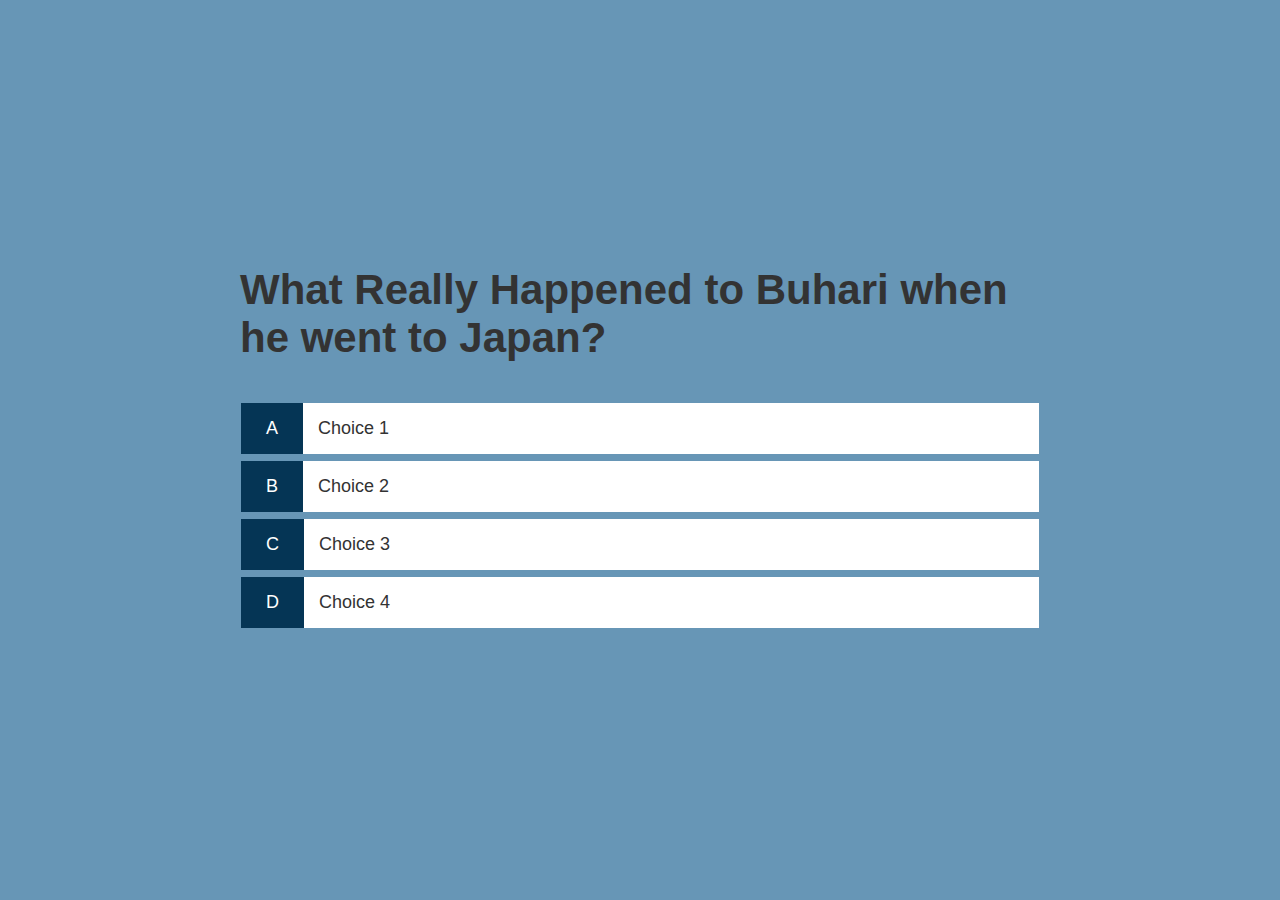
==== game.html @ 949512eb "please go and sleep, it's late" ====
<!DOCTYPE html>
<html lang="en">

<head>
    <meta charset="UTF-8">
    <meta name="viewport" content="width=device-width, initial-scale=1.0">
    <meta http-equiv="X-UA-Compatible" content="ie=edge">
    <title>Advanced Quiz Test - Play</title>
    <link rel="stylesheet" href="game.css">
    <link rel="stylesheet" href="index.css">


</head>

<body>
    <div class="container">
        <div id="game" class="justify-center flex-column">
            <h2 id="question">What Really Happened to Buhari when he went to Japan?</h2>
            <div class="choice-container">
                <p class="choice-prefix">A</p>
                <p class="choice-text">Choice 1</p>
            </div>
            <div class="choice-container">
                <p class="choice-prefix">B</p>
                <p class="choice-text">Choice 2</p>
            </div>
            <div class="choice-container">
                <p class="choice-prefix">C</p>
                <p class="choice-text">Choice 3</p>
            </div>
            <div class="choice-container">
                <p class="choice-prefix">D</p>
                <p class="choice-text">Choice 4</p>
            </div>
        </div>
    </div>

</body>

</html>
---- game.css ----
.choice-container{
    display: flex;
    margin-bottom: 0.5rem;
    width: 100%;
    font-size: 1.8rem;
    background-color: white;
    border: 0.1rem solid #6796b6;
}

.choice-container:hover{
    cursor: pointer;
    transform: translateY(-0.1rem);
    transition: transform 150ms;
    box-shadow: 0 0.4rem 1.4rem 0 #141522;
}

.choice-prefix{
    padding: 1.5rem 2.5rem;
    background-color: #053555;
    color: white;
}

.choice-text{
    padding: 1.5rem;

}
---- index.css ----
:root{
    background: #6796b6;
    font-size: 62.5%;
}

*{
    box-sizing: border-box;
    font-family: Arial, Helvetica, sans-serif;
    margin: 0;
    padding-bottom: 0;
    color:#333;
}

h1, h2,h3,h4{
    margin-bottom: 1rem;
}

h1{
    font-size: 5.4rem;
    color:#fff;
    margin-bottom: 5rem;
}

h1 > span {
    font-size: 4.2rem;
    font-weight: 500;
}

h2{
    font-weight: 700;
    font-size: 4.2rem;
    margin-bottom: 4rem;
}

h3{
    font-size: 2.8rem;
    font-weight: 500;
}

/*Styling the Div Container and other Div Elements*/

.container{
    width: 100vw;
    height: 100vh;
    display: flex;
    justify-content: center;
    align-items: center;
    max-width: 80rem;
    margin: auto;
}

.container > * {
    width: 100%;
}

.flex-column{
    display: flex;
    flex-direction: column;
}

.flex-center{
    justify-content: center;
    align-items: center;
}

.justify-center{
    justify-content: center;
}

.text-center{
    text-align: center;
}

.hidden{
    display: none;
}

/*styling the Buttons*/
.btn{
    font-size: 1.8rem;
    padding: 1rem 0;
    width: 20rem;
    text-align: center;
    border: 1rem solid #6796b6;
    margin-bottom: 1rem;
    text-decoration: none;
    color: #6796b6;
    background-color: #333;
}

.btn:hover{
    cursor: pointer;
    transform: translateY(-0.1rem);
    transition: transform 150ms;
    box-shadow: 0 0.4rem 1.4rem 0 #3f47c4;
}

.btn[disabled]:hover{
    cursor: not-allowed;
    box-shadow: none;
    transform: none;
}
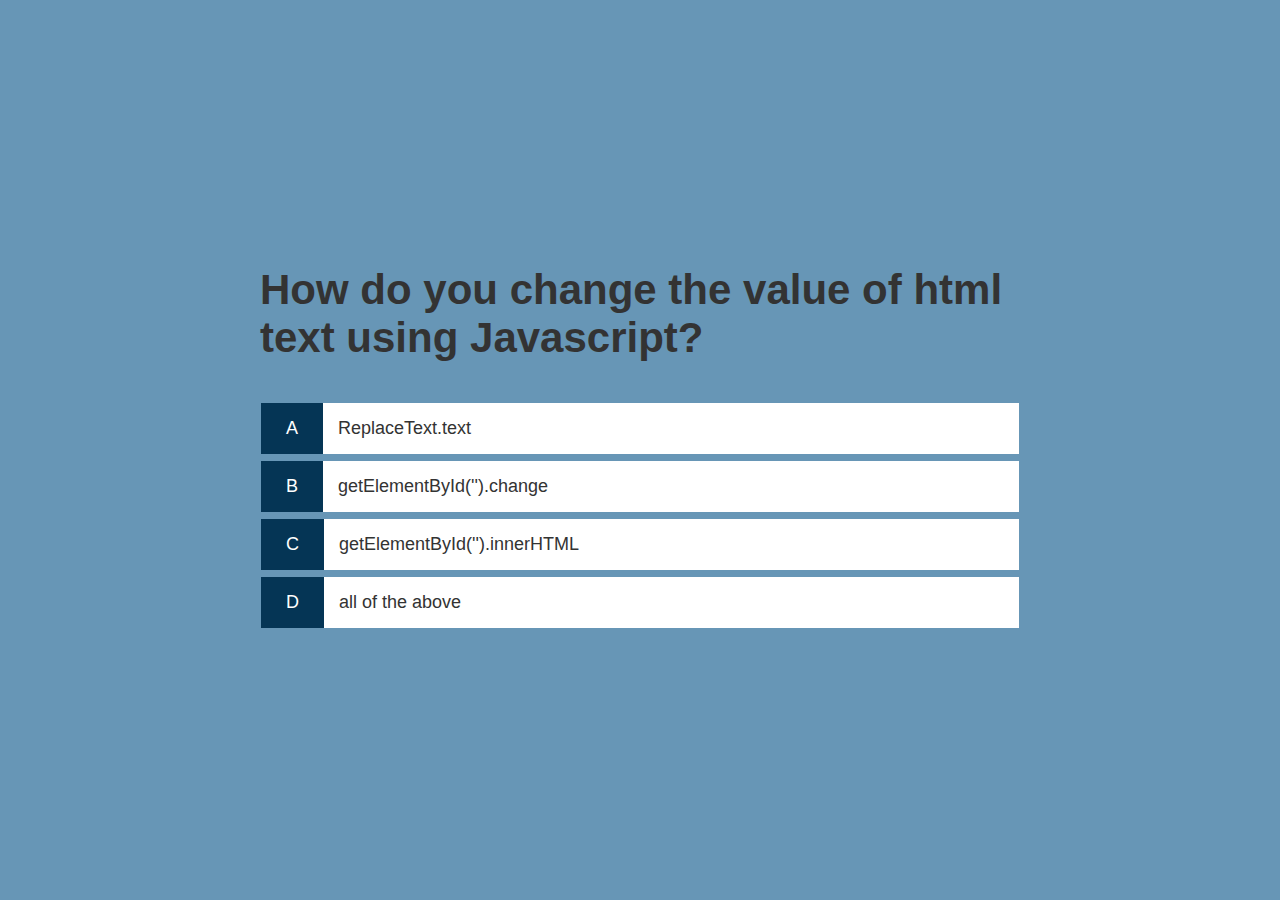
==== commit 05683d0c: "adding plus one soon" ====
--- a/game.html
+++ b/game.html
@@ -18,23 +18,24 @@
             <h2 id="question">What Really Happened to Buhari when he went to Japan?</h2>
             <div class="choice-container">
                 <p class="choice-prefix">A</p>
-                <p class="choice-text">Choice 1</p>
+                <p class="choice-text" data-number="1">Choice 1</p>
             </div>
             <div class="choice-container">
                 <p class="choice-prefix">B</p>
-                <p class="choice-text">Choice 2</p>
+                <p class="choice-text" data-number="2">Choice 2</p>
             </div>
             <div class="choice-container">
                 <p class="choice-prefix">C</p>
-                <p class="choice-text">Choice 3</p>
+                <p class="choice-text" data-number="3">Choice 3</p>
             </div>
             <div class="choice-container">
                 <p class="choice-prefix">D</p>
-                <p class="choice-text">Choice 4</p>
+                <p class="choice-text" data-number="4">Choice 4</p>
             </div>
         </div>
     </div>
 
+    <script src="game.js"></script>
 </body>
 
 </html>--- a/index.css
+++ b/index.css
@@ -47,6 +47,7 @@
     align-items: center;
     max-width: 80rem;
     margin: auto;
+    padding: 2rem;
 }
 
 .container > * {
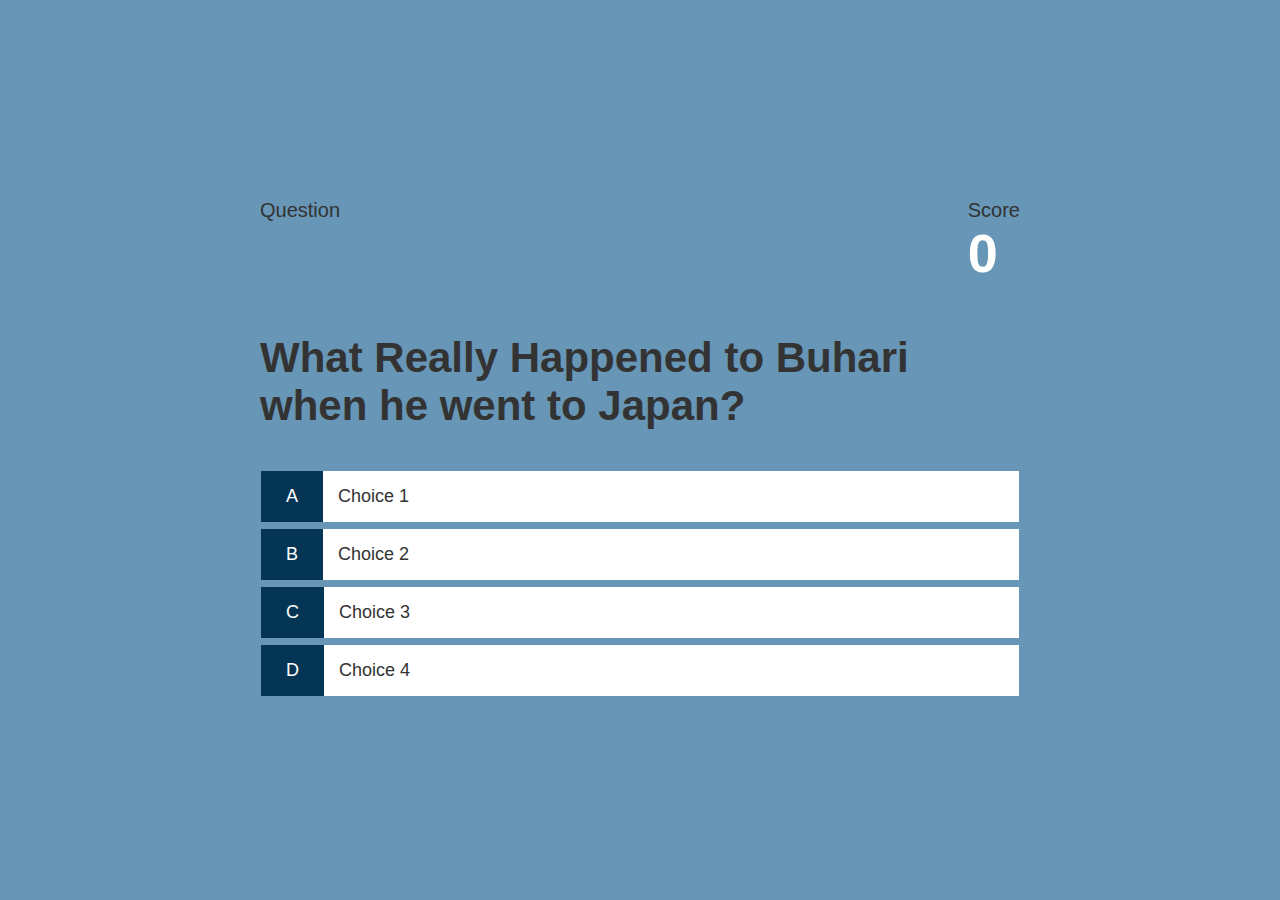
==== commit 8702bd87: "things making sense" ====
--- a/game.html
+++ b/game.html
@@ -15,6 +15,23 @@
 <body>
     <div class="container">
         <div id="game" class="justify-center flex-column">
+            <div id="hud">
+                <div id="hud-item">
+                    <p class="hud-prefix">
+                        Question
+                    </p>
+                    <h1 class="hud-main-text" id="questionCounter">
+                    </h1>
+                </div>
+                <div id="hud-item">
+                    <p class="hud-prefix">
+                        Score
+                    </p>
+                    <h1 class="hud-main-text" id="score">
+                        0
+                    </h1>
+                </div>
+            </div>
             <h2 id="question">What Really Happened to Buhari when he went to Japan?</h2>
             <div class="choice-container">
                 <p class="choice-prefix">A</p>
--- a/game.css
+++ b/game.css
@@ -22,5 +22,28 @@
 
 .choice-text{
     padding: 1.5rem;
+    width: 100%;
+}
 
+.correct {
+    background-color: rgb(62, 146, 62);
+}
+
+.incorrect {
+    background-color: red;
+}
+
+/*Styling the Head Display*/
+#hud{
+    display: flex;
+    justify-content: space-between;
+}
+
+.hud-prefix{
+    text-align: center;
+    font-size: 2rem;
+}
+
+.hid-main-text{
+    text-align: center;
 }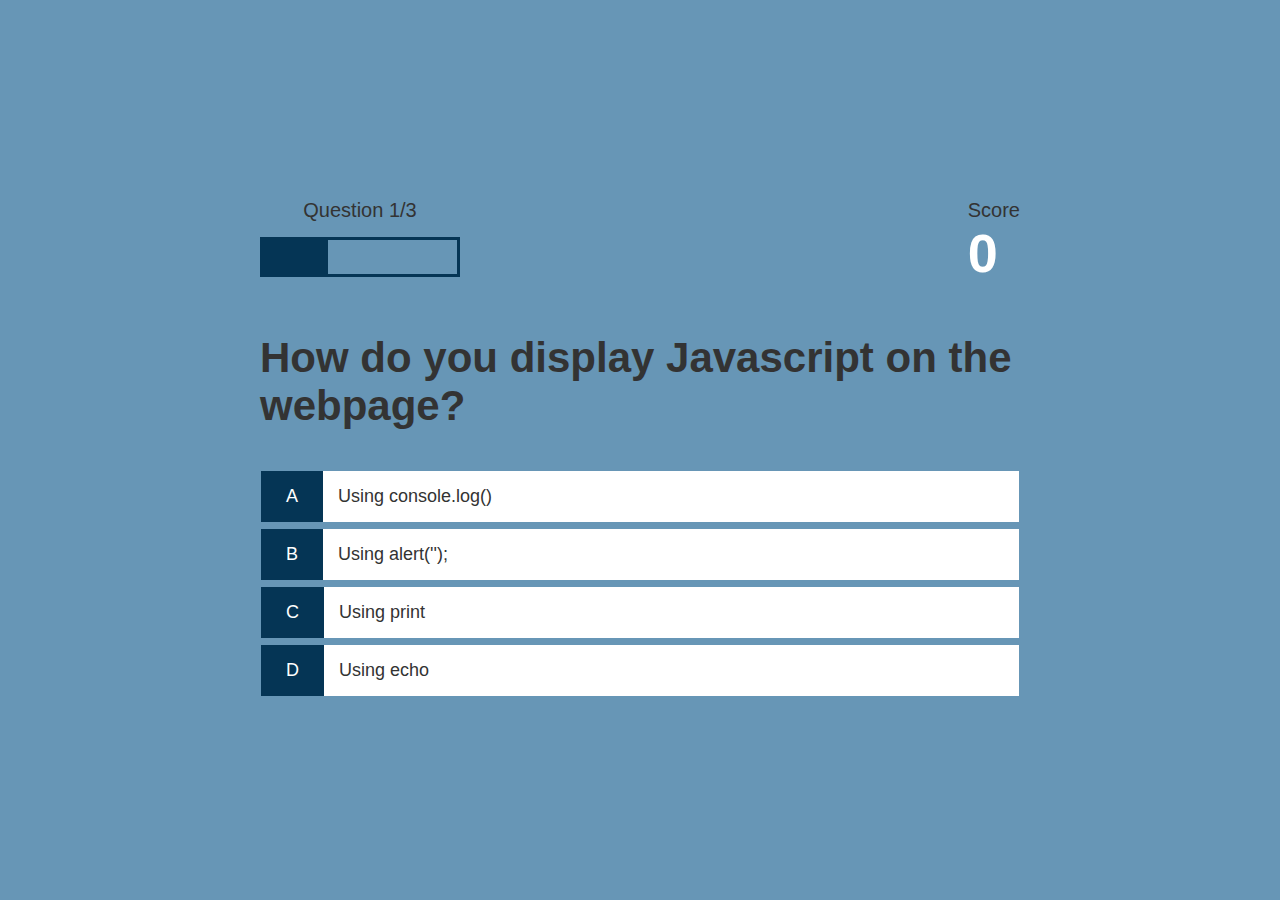
==== commit 441c38fb: "gone a long way" ====
--- a/game.html
+++ b/game.html
@@ -17,11 +17,12 @@
         <div id="game" class="justify-center flex-column">
             <div id="hud">
                 <div id="hud-item">
-                    <p class="hud-prefix">
+                    <p id="progressText" class="hud-prefix">
                         Question
                     </p>
-                    <h1 class="hud-main-text" id="questionCounter">
-                    </h1>
+                    <div id="progressBar">
+                        <div id="progressBarFull"></div>
+                    </div>
                 </div>
                 <div id="hud-item">
                     <p class="hud-prefix">
@@ -51,7 +52,6 @@
             </div>
         </div>
     </div>
-
     <script src="game.js"></script>
 </body>
 
--- a/game.css
+++ b/game.css
@@ -46,4 +46,17 @@
 
 .hid-main-text{
     text-align: center;
+}
+
+#progressBar {
+    width: 20rem;
+    height: 4rem;
+    border: 0.3rem solid #053555;
+    margin-top: 1.5rem;
+}
+
+#progressBarFull{
+    height: 3.5rem;
+    background-color: #053555;
+    width: 0%;
 }--- a/index.css
+++ b/index.css
@@ -87,17 +87,40 @@
     text-decoration: none;
     color: #6796b6;
     background-color: #333;
+    box-shadow: 0 0.4rem 1rem 0 #3f47c4;
+
 }
 
 .btn:hover{
     cursor: pointer;
     transform: translateY(-0.1rem);
     transition: transform 150ms;
-    box-shadow: 0 0.4rem 1.4rem 0 #3f47c4;
+    box-shadow: 0 0.4rem 1.4rem 0 #fff;
 }
 
 .btn[disabled]:hover{
     cursor: not-allowed;
     box-shadow: none;
     transform: none;
+}
+
+/* The End Form input*/
+form{
+    width: 100%;
+    display: flex;
+    flex-direction: column;
+    align-items: center;
+}
+
+input{
+    margin-bottom: 1rem;
+    width: 20rem;
+    border: none;
+    padding: 1.5rem;
+    font-size: 1.8rem;
+    box-shadow: 0 0.4rem 1rem 0 #3f47c4;
+}
+
+input::placeholder{
+    color: #aaa;
 }